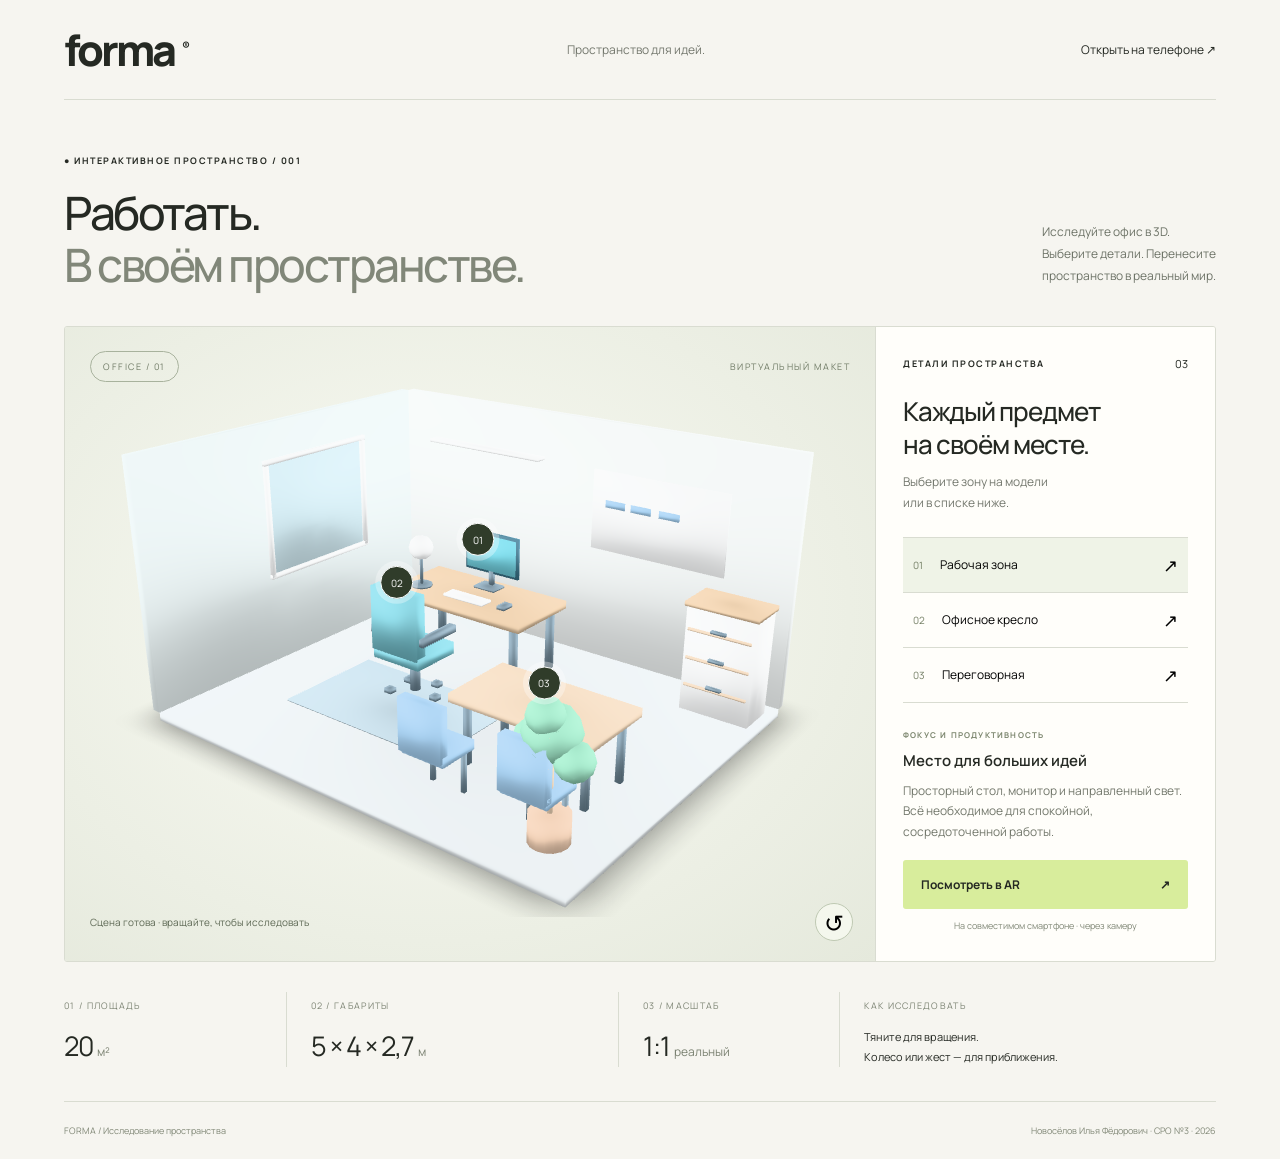
==== index.html @ efaa91f0 "Redesign FORMA AR office for SRO 3" ====
<!doctype html><html lang="ru"><head><meta charset="utf-8"><meta name="viewport" content="width=device-width,initial-scale=1"><title>FORMA — офис в AR · СРО 3</title><link rel="stylesheet" href="styles.css"><script type="module" src="vendor/model-viewer.min.js"></script><script defer src="app.js"></script></head><body>
<header><a class="brand" href="index.html">forma<sup>®</sup></a><span class="tagline">Пространство для идей.</span><a href="qr.html">Открыть на телефоне ↗</a></header>
<main><section class="intro"><div><p class="eyebrow">● ИНТЕРАКТИВНОЕ ПРОСТРАНСТВО / 001</p><h1>Работать.<br><span>В своём пространстве.</span></h1></div><p class="intro-copy">Исследуйте офис в 3D.<br>Выберите детали. Перенесите<br>пространство в реальный мир.</p></section>
<section class="workspace"><div class="scene"><div class="scene-top"><span class="pill">OFFICE / 01</span><span>ВИРТУАЛЬНЫЙ МАКЕТ</span></div>
<model-viewer id="viewer" src="office.glb" poster="preview_office.png" alt="Офис с рабочим столом, креслом, шкафом и переговорной зоной" camera-controls shadow-intensity="1" exposure="1.1" camera-orbit="38deg 67deg 11m" camera-target="0m 1m 0m" field-of-view="35deg" ar ar-modes="webxr scene-viewer quick-look" ar-placement="floor" ar-scale="fixed" interaction-prompt="none">
<button slot="hotspot-desk" class="hotspot" data-position="-.75m 1.42m -1.1m" data-normal="0m 1m 0m" data-spot="desk" aria-label="Рабочая зона">01</button><button slot="hotspot-chair" class="hotspot" data-position="-.68m 1.36m .32m" data-normal="0m 1m 0m" data-spot="chair" aria-label="Офисное кресло">02</button><button slot="hotspot-meeting" class="hotspot" data-position="1.30m .94m .58m" data-normal="0m 1m 0m" data-spot="meeting" aria-label="Переговорная">03</button><button slot="ar-button" class="primary ar-button">Разместить в комнате ↗</button></model-viewer>
<div class="scene-bottom"><span id="status" role="status">Загружаем пространство…</span><button id="reset" aria-label="Вернуть исходный ракурс">↺</button></div></div>
<aside><div class="panel-heading"><span class="eyebrow">ДЕТАЛИ ПРОСТРАНСТВА</span><span>03</span></div><h2>Каждый предмет<br>на своём месте.</h2><p class="muted">Выберите зону на модели<br>или в списке ниже.</p><div class="object-list"><button class="object active" data-spot="desk" aria-pressed="true"><span>01</span>Рабочая зона<b>↗</b></button><button class="object" data-spot="chair" aria-pressed="false"><span>02</span>Офисное кресло<b>↗</b></button><button class="object" data-spot="meeting" aria-pressed="false"><span>03</span>Переговорная<b>↗</b></button></div>
<div class="object-info" aria-live="polite"><p class="eyebrow" id="object-category">ФОКУС И ПРОДУКТИВНОСТЬ</p><h3 id="object-title">Место для больших идей</h3><p id="object-description">Просторный стол, монитор и направленный свет. Всё необходимое для спокойной, сосредоточенной работы.</p></div><div id="colors" hidden><div class="color-label">Цвет обивки <span id="color-name">Бирюзовый</span></div><div class="swatches"><button class="swatch selected" style="--color:#2c6f7e" data-color="#2c6f7e" data-name="Бирюзовый" aria-label="Бирюзовый" aria-pressed="true"></button><button class="swatch" style="--color:#c67b57" data-color="#c67b57" data-name="Терракотовый" aria-label="Терракотовый" aria-pressed="false"></button><button class="swatch" style="--color:#6b6f9f" data-color="#6b6f9f" data-name="Лавандовый" aria-label="Лавандовый" aria-pressed="false"></button></div></div><a class="primary phone-link" href="qr.html">Посмотреть в AR <span>↗</span></a><p class="ar-note">На совместимом смартфоне · через камеру</p></aside></section>
<section class="specs"><div><span>01 / ПЛОЩАДЬ</span><p>20 <small>м²</small></p></div><div><span>02 / ГАБАРИТЫ</span><p>5 × 4 × 2,7 <small>м</small></p></div><div><span>03 / МАСШТАБ</span><p>1:1 <small>реальный</small></p></div><div class="guide"><span>КАК ИССЛЕДОВАТЬ</span><p>Тяните для вращения.<br>Колесо или жест — для приближения.</p></div></section></main><footer><span>FORMA / Исследование пространства</span><span>Новосёлов Илья Фёдорович · СРО №3 · 2026</span></footer></body></html>
---- styles.css ----
@import url('https://fonts.googleapis.com/css2?family=Manrope:wght@400;500;600;700;800&display=swap');
:root{--paper:#f6f5f0;--ink:#252923;--muted:#74786e;--line:#d9dcd1;--lime:#d8ed9c}*{box-sizing:border-box}body{margin:0;background:var(--paper);color:var(--ink);font-family:Manrope,Arial,sans-serif}button,input{font:inherit}a{color:inherit;text-decoration:none}button{cursor:pointer}button:focus-visible,a:focus-visible,input:focus-visible{outline:3px solid #638a32;outline-offset:5px}header{height:100px;margin:0 5%;display:flex;align-items:center;justify-content:space-between;border-bottom:1px solid var(--line);font-size:12px}.brand{font-weight:800;font-size:43px;letter-spacing:-3px}.brand sup{font-size:12px;letter-spacing:0;margin-left:8px}.tagline{color:var(--muted)}main{max-width:1600px;margin:auto;padding:0 5%}.intro{display:flex;justify-content:space-between;align-items:flex-end;padding:45px 0 36px}.eyebrow{font-size:9px;letter-spacing:1.5px;font-weight:700}h1{font-size:clamp(32px,3.6vw,60px);letter-spacing:-2.5px;line-height:1.12;margin:20px 0 0;font-weight:500}h1 span{color:#818779}.intro-copy{font-size:12px;line-height:1.8;color:#6d7367;margin:0 0 4px 25px}.workspace{display:grid;grid-template-columns:minmax(0,1fr) 340px;border:1px solid var(--line);border-radius:3px;overflow:hidden}.scene{position:relative;background:radial-gradient(ellipse at 45% 45%,#fafbf4,#e5e9dc);min-width:0}.scene-top{position:absolute;top:24px;left:25px;right:25px;display:flex;justify-content:space-between;align-items:center;z-index:1;pointer-events:none;font-size:9px;letter-spacing:1.5px;color:#707b66}.pill{border:1px solid #a8b29d;border-radius:30px;padding:8px 12px}model-viewer{display:block;width:100%;height:590px;--poster-color:transparent}.hotspot{border:1px solid white;width:33px;height:33px;border-radius:50%;background:#303c2a;color:white;font-size:10px;box-shadow:0 0 0 5px #ffffff55}.hotspot:hover,.hotspot.active{background:var(--lime);color:var(--ink)}.scene-bottom{position:absolute;bottom:20px;left:25px;right:22px;display:flex;align-items:center;justify-content:space-between;pointer-events:none}.scene-bottom span{font-size:10px;color:#5e6955}#reset{pointer-events:auto;border:1px solid #bec8b2;background:#f8faf1cc;width:38px;height:38px;border-radius:50%;font-size:24px}aside{padding:29px 27px;background:#fffefa;border-left:1px solid var(--line);display:flex;flex-direction:column}.panel-heading{display:flex;justify-content:space-between;align-items:center;font-size:11px}h2{font-size:26px;line-height:1.25;letter-spacing:-1px;font-weight:500;margin:24px 0 12px}.muted{font-size:12px;line-height:1.7;color:var(--muted);margin:0 0 24px}.object{width:100%;display:flex;align-items:center;gap:17px;padding:15px 10px;border:0;border-top:1px solid var(--line);background:transparent;text-align:left;font-size:12px}.object span{font-size:10px;color:#737e64}.object b{margin-left:auto;font-size:18px;font-weight:400}.object.active{background:#eff3e7}.object-list{border-bottom:1px solid var(--line)}.object-info{margin-top:18px}.object-info .eyebrow{font-size:8px;color:#7c866e;letter-spacing:1.2px}h3{font-size:15px;font-weight:600;margin:10px 0}.object-info>p:last-child{font-size:12px;line-height:1.7;color:#73786c;margin:0 0 18px}.primary{display:flex;align-items:center;justify-content:space-between;background:var(--lime);border:0;border-radius:3px;font-size:12px;font-weight:700;padding:16px 18px}.primary:hover{background:#c9e28b}.phone-link{margin-top:auto}.ar-note{text-align:center;font-size:9px;color:#818877;margin:10px 0 0}.ar-button{position:absolute;bottom:75px;left:25px}.swatches{display:flex;gap:12px;margin:12px 0 20px}.swatch{width:25px;height:25px;background:var(--color);border:3px solid white;border-radius:50%;outline:1px solid #d3d9c9}.swatch.selected{outline:2px solid #424c37}.color-label{font-size:10px;display:flex;justify-content:space-between}.specs{display:grid;grid-template-columns:1fr 1.5fr 1fr 1.7fr;padding:30px 0 34px}.specs>div{padding-left:24px;border-left:1px solid var(--line)}.specs>div:first-child{padding-left:0;border:0}.specs span{font-size:9px;letter-spacing:1.3px;color:#7d8474}.specs p{font-size:27px;margin:13px 0 0;letter-spacing:-1px}.specs small{font-size:12px;letter-spacing:0;color:#7b8272}.specs .guide p{font-size:11px;letter-spacing:0;line-height:1.8}footer{margin:0 5%;padding:22px 0;border-top:1px solid var(--line);display:flex;justify-content:space-between;font-size:9px;color:#818877}.qr-layout{max-width:1000px;margin:65px auto;display:grid;grid-template-columns:1fr 1fr;gap:65px;align-items:center}.qr-layout h1{font-size:48px}.qr-layout p{font-size:13px;line-height:1.8;color:var(--muted)}.qr-card{padding:30px;background:#fffefa;border:1px solid var(--line)}.qr-card label{display:block;font-size:11px;margin-bottom:10px}.qr-card input{width:100%;padding:13px;border:1px solid var(--line);background:var(--paper);font-size:12px}.qr-actions{display:flex;gap:10px;margin-top:18px}.qr-actions button{flex:1}.qr-actions button:disabled{opacity:.45;cursor:default}#qrcode{display:flex;justify-content:center;min-height:260px;align-items:center;margin-top:20px}#qrcode img{max-width:100%}.qr-card #message{font-size:11px;overflow-wrap:anywhere}.steps{padding:0;list-style:none;margin-top:30px}.steps li{padding:16px 0;border-top:1px solid var(--line);font-size:12px;line-height:1.7}.steps span{margin-right:18px;color:#87966f}@media(max-width:1000px){.workspace{grid-template-columns:minmax(0,1fr) 300px}aside{padding:24px 20px}model-viewer{height:610px}.specs{grid-template-columns:1fr 1.5fr 1fr}.guide{display:none}}@media(max-width:700px){header{height:78px;font-size:10px}.brand{font-size:35px}.tagline{display:none}.intro{padding:32px 0 26px}.intro-copy{display:none}h1{letter-spacing:-1.5px;font-size:34px}.eyebrow{font-size:8px}.workspace{grid-template-columns:1fr}.scene-top{top:18px;left:18px;right:18px;font-size:7px}model-viewer{height:400px}aside{border-left:0;border-top:1px solid var(--line);padding:24px}aside h2 br,.muted br{display:none}.specs{gap:10px;padding:25px 0}.specs>div{padding-left:12px}.specs p{font-size:19px}.specs span{font-size:7px;letter-spacing:.5px}.specs small{display:block;font-size:10px;margin-top:5px}footer{gap:20px;line-height:1.8}footer span:last-child{text-align:right}.qr-layout{grid-template-columns:1fr;gap:25px;margin:35px auto}.qr-layout h1{font-size:38px}.qr-card{padding:22px}}
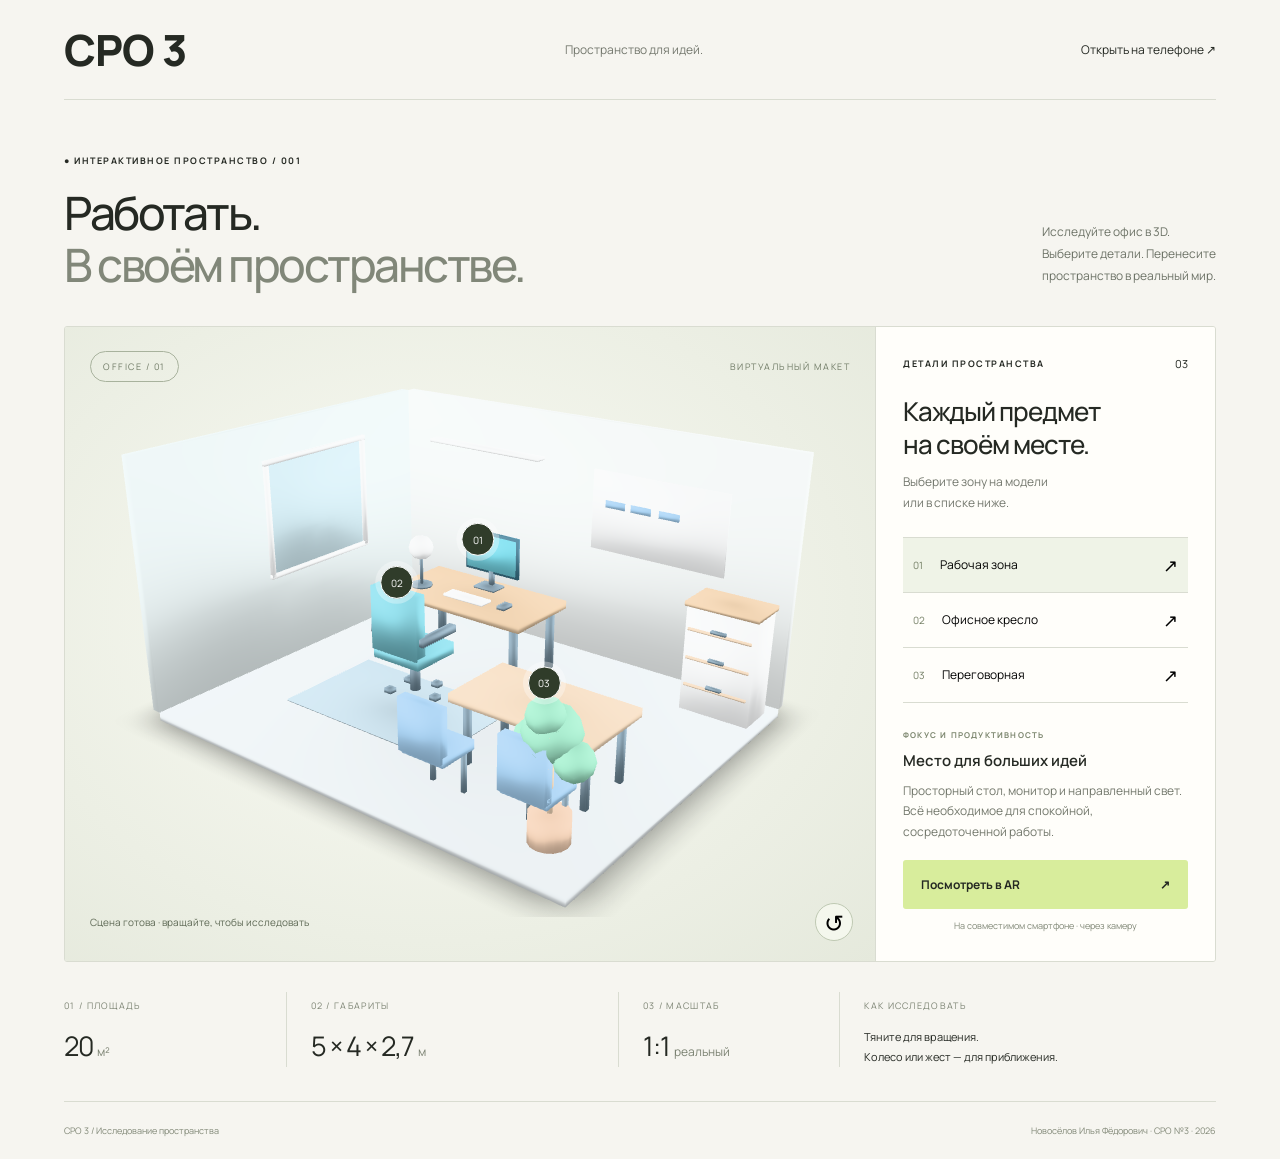
==== commit 259bbeca: "Rename site branding to SRO 3" ====
--- a/index.html
+++ b/index.html
@@ -1,5 +1,5 @@
-<!doctype html><html lang="ru"><head><meta charset="utf-8"><meta name="viewport" content="width=device-width,initial-scale=1"><title>FORMA — офис в AR · СРО 3</title><link rel="stylesheet" href="styles.css"><script type="module" src="vendor/model-viewer.min.js"></script><script defer src="app.js"></script></head><body>
-<header><a class="brand" href="index.html">forma<sup>®</sup></a><span class="tagline">Пространство для идей.</span><a href="qr.html">Открыть на телефоне ↗</a></header>
+<!doctype html><html lang="ru"><head><meta charset="utf-8"><meta name="viewport" content="width=device-width,initial-scale=1"><title>СРО 3 — офис в AR</title><link rel="icon" href="favicon.svg" type="image/svg+xml"><link rel="stylesheet" href="styles.css"><script type="module" src="vendor/model-viewer.min.js"></script><script defer src="app.js"></script></head><body>
+<header><a class="brand" href="index.html">СРО 3</a><span class="tagline">Пространство для идей.</span><a href="qr.html">Открыть на телефоне ↗</a></header>
 <main><section class="intro"><div><p class="eyebrow">● ИНТЕРАКТИВНОЕ ПРОСТРАНСТВО / 001</p><h1>Работать.<br><span>В своём пространстве.</span></h1></div><p class="intro-copy">Исследуйте офис в 3D.<br>Выберите детали. Перенесите<br>пространство в реальный мир.</p></section>
 <section class="workspace"><div class="scene"><div class="scene-top"><span class="pill">OFFICE / 01</span><span>ВИРТУАЛЬНЫЙ МАКЕТ</span></div>
 <model-viewer id="viewer" src="office.glb" poster="preview_office.png" alt="Офис с рабочим столом, креслом, шкафом и переговорной зоной" camera-controls shadow-intensity="1" exposure="1.1" camera-orbit="38deg 67deg 11m" camera-target="0m 1m 0m" field-of-view="35deg" ar ar-modes="webxr scene-viewer quick-look" ar-placement="floor" ar-scale="fixed" interaction-prompt="none">
@@ -7,4 +7,4 @@
 <div class="scene-bottom"><span id="status" role="status">Загружаем пространство…</span><button id="reset" aria-label="Вернуть исходный ракурс">↺</button></div></div>
 <aside><div class="panel-heading"><span class="eyebrow">ДЕТАЛИ ПРОСТРАНСТВА</span><span>03</span></div><h2>Каждый предмет<br>на своём месте.</h2><p class="muted">Выберите зону на модели<br>или в списке ниже.</p><div class="object-list"><button class="object active" data-spot="desk" aria-pressed="true"><span>01</span>Рабочая зона<b>↗</b></button><button class="object" data-spot="chair" aria-pressed="false"><span>02</span>Офисное кресло<b>↗</b></button><button class="object" data-spot="meeting" aria-pressed="false"><span>03</span>Переговорная<b>↗</b></button></div>
 <div class="object-info" aria-live="polite"><p class="eyebrow" id="object-category">ФОКУС И ПРОДУКТИВНОСТЬ</p><h3 id="object-title">Место для больших идей</h3><p id="object-description">Просторный стол, монитор и направленный свет. Всё необходимое для спокойной, сосредоточенной работы.</p></div><div id="colors" hidden><div class="color-label">Цвет обивки <span id="color-name">Бирюзовый</span></div><div class="swatches"><button class="swatch selected" style="--color:#2c6f7e" data-color="#2c6f7e" data-name="Бирюзовый" aria-label="Бирюзовый" aria-pressed="true"></button><button class="swatch" style="--color:#c67b57" data-color="#c67b57" data-name="Терракотовый" aria-label="Терракотовый" aria-pressed="false"></button><button class="swatch" style="--color:#6b6f9f" data-color="#6b6f9f" data-name="Лавандовый" aria-label="Лавандовый" aria-pressed="false"></button></div></div><a class="primary phone-link" href="qr.html">Посмотреть в AR <span>↗</span></a><p class="ar-note">На совместимом смартфоне · через камеру</p></aside></section>
-<section class="specs"><div><span>01 / ПЛОЩАДЬ</span><p>20 <small>м²</small></p></div><div><span>02 / ГАБАРИТЫ</span><p>5 × 4 × 2,7 <small>м</small></p></div><div><span>03 / МАСШТАБ</span><p>1:1 <small>реальный</small></p></div><div class="guide"><span>КАК ИССЛЕДОВАТЬ</span><p>Тяните для вращения.<br>Колесо или жест — для приближения.</p></div></section></main><footer><span>FORMA / Исследование пространства</span><span>Новосёлов Илья Фёдорович · СРО №3 · 2026</span></footer></body></html>
+<section class="specs"><div><span>01 / ПЛОЩАДЬ</span><p>20 <small>м²</small></p></div><div><span>02 / ГАБАРИТЫ</span><p>5 × 4 × 2,7 <small>м</small></p></div><div><span>03 / МАСШТАБ</span><p>1:1 <small>реальный</small></p></div><div class="guide"><span>КАК ИССЛЕДОВАТЬ</span><p>Тяните для вращения.<br>Колесо или жест — для приближения.</p></div></section></main><footer><span>СРО 3 / Исследование пространства</span><span>Новосёлов Илья Фёдорович · СРО №3 · 2026</span></footer></body></html>
--- a/styles.css
+++ b/styles.css
@@ -1,2 +1,2 @@
 @import url('https://fonts.googleapis.com/css2?family=Manrope:wght@400;500;600;700;800&display=swap');
-:root{--paper:#f6f5f0;--ink:#252923;--muted:#74786e;--line:#d9dcd1;--lime:#d8ed9c}*{box-sizing:border-box}body{margin:0;background:var(--paper);color:var(--ink);font-family:Manrope,Arial,sans-serif}button,input{font:inherit}a{color:inherit;text-decoration:none}button{cursor:pointer}button:focus-visible,a:focus-visible,input:focus-visible{outline:3px solid #638a32;outline-offset:5px}header{height:100px;margin:0 5%;display:flex;align-items:center;justify-content:space-between;border-bottom:1px solid var(--line);font-size:12px}.brand{font-weight:800;font-size:43px;letter-spacing:-3px}.brand sup{font-size:12px;letter-spacing:0;margin-left:8px}.tagline{color:var(--muted)}main{max-width:1600px;margin:auto;padding:0 5%}.intro{display:flex;justify-content:space-between;align-items:flex-end;padding:45px 0 36px}.eyebrow{font-size:9px;letter-spacing:1.5px;font-weight:700}h1{font-size:clamp(32px,3.6vw,60px);letter-spacing:-2.5px;line-height:1.12;margin:20px 0 0;font-weight:500}h1 span{color:#818779}.intro-copy{font-size:12px;line-height:1.8;color:#6d7367;margin:0 0 4px 25px}.workspace{display:grid;grid-template-columns:minmax(0,1fr) 340px;border:1px solid var(--line);border-radius:3px;overflow:hidden}.scene{position:relative;background:radial-gradient(ellipse at 45% 45%,#fafbf4,#e5e9dc);min-width:0}.scene-top{position:absolute;top:24px;left:25px;right:25px;display:flex;justify-content:space-between;align-items:center;z-index:1;pointer-events:none;font-size:9px;letter-spacing:1.5px;color:#707b66}.pill{border:1px solid #a8b29d;border-radius:30px;padding:8px 12px}model-viewer{display:block;width:100%;height:590px;--poster-color:transparent}.hotspot{border:1px solid white;width:33px;height:33px;border-radius:50%;background:#303c2a;color:white;font-size:10px;box-shadow:0 0 0 5px #ffffff55}.hotspot:hover,.hotspot.active{background:var(--lime);color:var(--ink)}.scene-bottom{position:absolute;bottom:20px;left:25px;right:22px;display:flex;align-items:center;justify-content:space-between;pointer-events:none}.scene-bottom span{font-size:10px;color:#5e6955}#reset{pointer-events:auto;border:1px solid #bec8b2;background:#f8faf1cc;width:38px;height:38px;border-radius:50%;font-size:24px}aside{padding:29px 27px;background:#fffefa;border-left:1px solid var(--line);display:flex;flex-direction:column}.panel-heading{display:flex;justify-content:space-between;align-items:center;font-size:11px}h2{font-size:26px;line-height:1.25;letter-spacing:-1px;font-weight:500;margin:24px 0 12px}.muted{font-size:12px;line-height:1.7;color:var(--muted);margin:0 0 24px}.object{width:100%;display:flex;align-items:center;gap:17px;padding:15px 10px;border:0;border-top:1px solid var(--line);background:transparent;text-align:left;font-size:12px}.object span{font-size:10px;color:#737e64}.object b{margin-left:auto;font-size:18px;font-weight:400}.object.active{background:#eff3e7}.object-list{border-bottom:1px solid var(--line)}.object-info{margin-top:18px}.object-info .eyebrow{font-size:8px;color:#7c866e;letter-spacing:1.2px}h3{font-size:15px;font-weight:600;margin:10px 0}.object-info>p:last-child{font-size:12px;line-height:1.7;color:#73786c;margin:0 0 18px}.primary{display:flex;align-items:center;justify-content:space-between;background:var(--lime);border:0;border-radius:3px;font-size:12px;font-weight:700;padding:16px 18px}.primary:hover{background:#c9e28b}.phone-link{margin-top:auto}.ar-note{text-align:center;font-size:9px;color:#818877;margin:10px 0 0}.ar-button{position:absolute;bottom:75px;left:25px}.swatches{display:flex;gap:12px;margin:12px 0 20px}.swatch{width:25px;height:25px;background:var(--color);border:3px solid white;border-radius:50%;outline:1px solid #d3d9c9}.swatch.selected{outline:2px solid #424c37}.color-label{font-size:10px;display:flex;justify-content:space-between}.specs{display:grid;grid-template-columns:1fr 1.5fr 1fr 1.7fr;padding:30px 0 34px}.specs>div{padding-left:24px;border-left:1px solid var(--line)}.specs>div:first-child{padding-left:0;border:0}.specs span{font-size:9px;letter-spacing:1.3px;color:#7d8474}.specs p{font-size:27px;margin:13px 0 0;letter-spacing:-1px}.specs small{font-size:12px;letter-spacing:0;color:#7b8272}.specs .guide p{font-size:11px;letter-spacing:0;line-height:1.8}footer{margin:0 5%;padding:22px 0;border-top:1px solid var(--line);display:flex;justify-content:space-between;font-size:9px;color:#818877}.qr-layout{max-width:1000px;margin:65px auto;display:grid;grid-template-columns:1fr 1fr;gap:65px;align-items:center}.qr-layout h1{font-size:48px}.qr-layout p{font-size:13px;line-height:1.8;color:var(--muted)}.qr-card{padding:30px;background:#fffefa;border:1px solid var(--line)}.qr-card label{display:block;font-size:11px;margin-bottom:10px}.qr-card input{width:100%;padding:13px;border:1px solid var(--line);background:var(--paper);font-size:12px}.qr-actions{display:flex;gap:10px;margin-top:18px}.qr-actions button{flex:1}.qr-actions button:disabled{opacity:.45;cursor:default}#qrcode{display:flex;justify-content:center;min-height:260px;align-items:center;margin-top:20px}#qrcode img{max-width:100%}.qr-card #message{font-size:11px;overflow-wrap:anywhere}.steps{padding:0;list-style:none;margin-top:30px}.steps li{padding:16px 0;border-top:1px solid var(--line);font-size:12px;line-height:1.7}.steps span{margin-right:18px;color:#87966f}@media(max-width:1000px){.workspace{grid-template-columns:minmax(0,1fr) 300px}aside{padding:24px 20px}model-viewer{height:610px}.specs{grid-template-columns:1fr 1.5fr 1fr}.guide{display:none}}@media(max-width:700px){header{height:78px;font-size:10px}.brand{font-size:35px}.tagline{display:none}.intro{padding:32px 0 26px}.intro-copy{display:none}h1{letter-spacing:-1.5px;font-size:34px}.eyebrow{font-size:8px}.workspace{grid-template-columns:1fr}.scene-top{top:18px;left:18px;right:18px;font-size:7px}model-viewer{height:400px}aside{border-left:0;border-top:1px solid var(--line);padding:24px}aside h2 br,.muted br{display:none}.specs{gap:10px;padding:25px 0}.specs>div{padding-left:12px}.specs p{font-size:19px}.specs span{font-size:7px;letter-spacing:.5px}.specs small{display:block;font-size:10px;margin-top:5px}footer{gap:20px;line-height:1.8}footer span:last-child{text-align:right}.qr-layout{grid-template-columns:1fr;gap:25px;margin:35px auto}.qr-layout h1{font-size:38px}.qr-card{padding:22px}}
+:root{--paper:#f6f5f0;--ink:#252923;--muted:#74786e;--line:#d9dcd1;--lime:#d8ed9c}*{box-sizing:border-box}body{margin:0;background:var(--paper);color:var(--ink);font-family:Manrope,Arial,sans-serif}button,input{font:inherit}a{color:inherit;text-decoration:none}button{cursor:pointer}button:focus-visible,a:focus-visible,input:focus-visible{outline:3px solid #638a32;outline-offset:5px}header{height:100px;margin:0 5%;display:flex;align-items:center;justify-content:space-between;border-bottom:1px solid var(--line);font-size:12px}.brand{font-weight:800;font-size:43px;letter-spacing:-1px}.brand sup{font-size:12px;letter-spacing:0;margin-left:8px}.tagline{color:var(--muted)}main{max-width:1600px;margin:auto;padding:0 5%}.intro{display:flex;justify-content:space-between;align-items:flex-end;padding:45px 0 36px}.eyebrow{font-size:9px;letter-spacing:1.5px;font-weight:700}h1{font-size:clamp(32px,3.6vw,60px);letter-spacing:-2.5px;line-height:1.12;margin:20px 0 0;font-weight:500}h1 span{color:#818779}.intro-copy{font-size:12px;line-height:1.8;color:#6d7367;margin:0 0 4px 25px}.workspace{display:grid;grid-template-columns:minmax(0,1fr) 340px;border:1px solid var(--line);border-radius:3px;overflow:hidden}.scene{position:relative;background:radial-gradient(ellipse at 45% 45%,#fafbf4,#e5e9dc);min-width:0}.scene-top{position:absolute;top:24px;left:25px;right:25px;display:flex;justify-content:space-between;align-items:center;z-index:1;pointer-events:none;font-size:9px;letter-spacing:1.5px;color:#707b66}.pill{border:1px solid #a8b29d;border-radius:30px;padding:8px 12px}model-viewer{display:block;width:100%;height:590px;--poster-color:transparent}.hotspot{border:1px solid white;width:33px;height:33px;border-radius:50%;background:#303c2a;color:white;font-size:10px;box-shadow:0 0 0 5px #ffffff55}.hotspot:hover,.hotspot.active{background:var(--lime);color:var(--ink)}.scene-bottom{position:absolute;bottom:20px;left:25px;right:22px;display:flex;align-items:center;justify-content:space-between;pointer-events:none}.scene-bottom span{font-size:10px;color:#5e6955}#reset{pointer-events:auto;border:1px solid #bec8b2;background:#f8faf1cc;width:38px;height:38px;border-radius:50%;font-size:24px}aside{padding:29px 27px;background:#fffefa;border-left:1px solid var(--line);display:flex;flex-direction:column}.panel-heading{display:flex;justify-content:space-between;align-items:center;font-size:11px}h2{font-size:26px;line-height:1.25;letter-spacing:-1px;font-weight:500;margin:24px 0 12px}.muted{font-size:12px;line-height:1.7;color:var(--muted);margin:0 0 24px}.object{width:100%;display:flex;align-items:center;gap:17px;padding:15px 10px;border:0;border-top:1px solid var(--line);background:transparent;text-align:left;font-size:12px}.object span{font-size:10px;color:#737e64}.object b{margin-left:auto;font-size:18px;font-weight:400}.object.active{background:#eff3e7}.object-list{border-bottom:1px solid var(--line)}.object-info{margin-top:18px}.object-info .eyebrow{font-size:8px;color:#7c866e;letter-spacing:1.2px}h3{font-size:15px;font-weight:600;margin:10px 0}.object-info>p:last-child{font-size:12px;line-height:1.7;color:#73786c;margin:0 0 18px}.primary{display:flex;align-items:center;justify-content:space-between;background:var(--lime);border:0;border-radius:3px;font-size:12px;font-weight:700;padding:16px 18px}.primary:hover{background:#c9e28b}.phone-link{margin-top:auto}.ar-note{text-align:center;font-size:9px;color:#818877;margin:10px 0 0}.ar-button{position:absolute;bottom:75px;left:25px}.swatches{display:flex;gap:12px;margin:12px 0 20px}.swatch{width:25px;height:25px;background:var(--color);border:3px solid white;border-radius:50%;outline:1px solid #d3d9c9}.swatch.selected{outline:2px solid #424c37}.color-label{font-size:10px;display:flex;justify-content:space-between}.specs{display:grid;grid-template-columns:1fr 1.5fr 1fr 1.7fr;padding:30px 0 34px}.specs>div{padding-left:24px;border-left:1px solid var(--line)}.specs>div:first-child{padding-left:0;border:0}.specs span{font-size:9px;letter-spacing:1.3px;color:#7d8474}.specs p{font-size:27px;margin:13px 0 0;letter-spacing:-1px}.specs small{font-size:12px;letter-spacing:0;color:#7b8272}.specs .guide p{font-size:11px;letter-spacing:0;line-height:1.8}footer{margin:0 5%;padding:22px 0;border-top:1px solid var(--line);display:flex;justify-content:space-between;font-size:9px;color:#818877}.qr-layout{max-width:1000px;margin:65px auto;display:grid;grid-template-columns:1fr 1fr;gap:65px;align-items:center}.qr-layout h1{font-size:48px}.qr-layout p{font-size:13px;line-height:1.8;color:var(--muted)}.qr-card{padding:30px;background:#fffefa;border:1px solid var(--line)}.qr-card label{display:block;font-size:11px;margin-bottom:10px}.qr-card input{width:100%;padding:13px;border:1px solid var(--line);background:var(--paper);font-size:12px}.qr-actions{display:flex;gap:10px;margin-top:18px}.qr-actions button{flex:1}.qr-actions button:disabled{opacity:.45;cursor:default}#qrcode{display:flex;justify-content:center;min-height:260px;align-items:center;margin-top:20px}#qrcode img{max-width:100%}.qr-card #message{font-size:11px;overflow-wrap:anywhere}.steps{padding:0;list-style:none;margin-top:30px}.steps li{padding:16px 0;border-top:1px solid var(--line);font-size:12px;line-height:1.7}.steps span{margin-right:18px;color:#87966f}@media(max-width:1000px){.workspace{grid-template-columns:minmax(0,1fr) 300px}aside{padding:24px 20px}model-viewer{height:610px}.specs{grid-template-columns:1fr 1.5fr 1fr}.guide{display:none}}@media(max-width:700px){header{height:78px;font-size:10px}.brand{font-size:35px}.tagline{display:none}.intro{padding:32px 0 26px}.intro-copy{display:none}h1{letter-spacing:-1.5px;font-size:34px}.eyebrow{font-size:8px}.workspace{grid-template-columns:1fr}.scene-top{top:18px;left:18px;right:18px;font-size:7px}model-viewer{height:400px}aside{border-left:0;border-top:1px solid var(--line);padding:24px}aside h2 br,.muted br{display:none}.specs{gap:10px;padding:25px 0}.specs>div{padding-left:12px}.specs p{font-size:19px}.specs span{font-size:7px;letter-spacing:.5px}.specs small{display:block;font-size:10px;margin-top:5px}footer{gap:20px;line-height:1.8}footer span:last-child{text-align:right}.qr-layout{grid-template-columns:1fr;gap:25px;margin:35px auto}.qr-layout h1{font-size:38px}.qr-card{padding:22px}}
